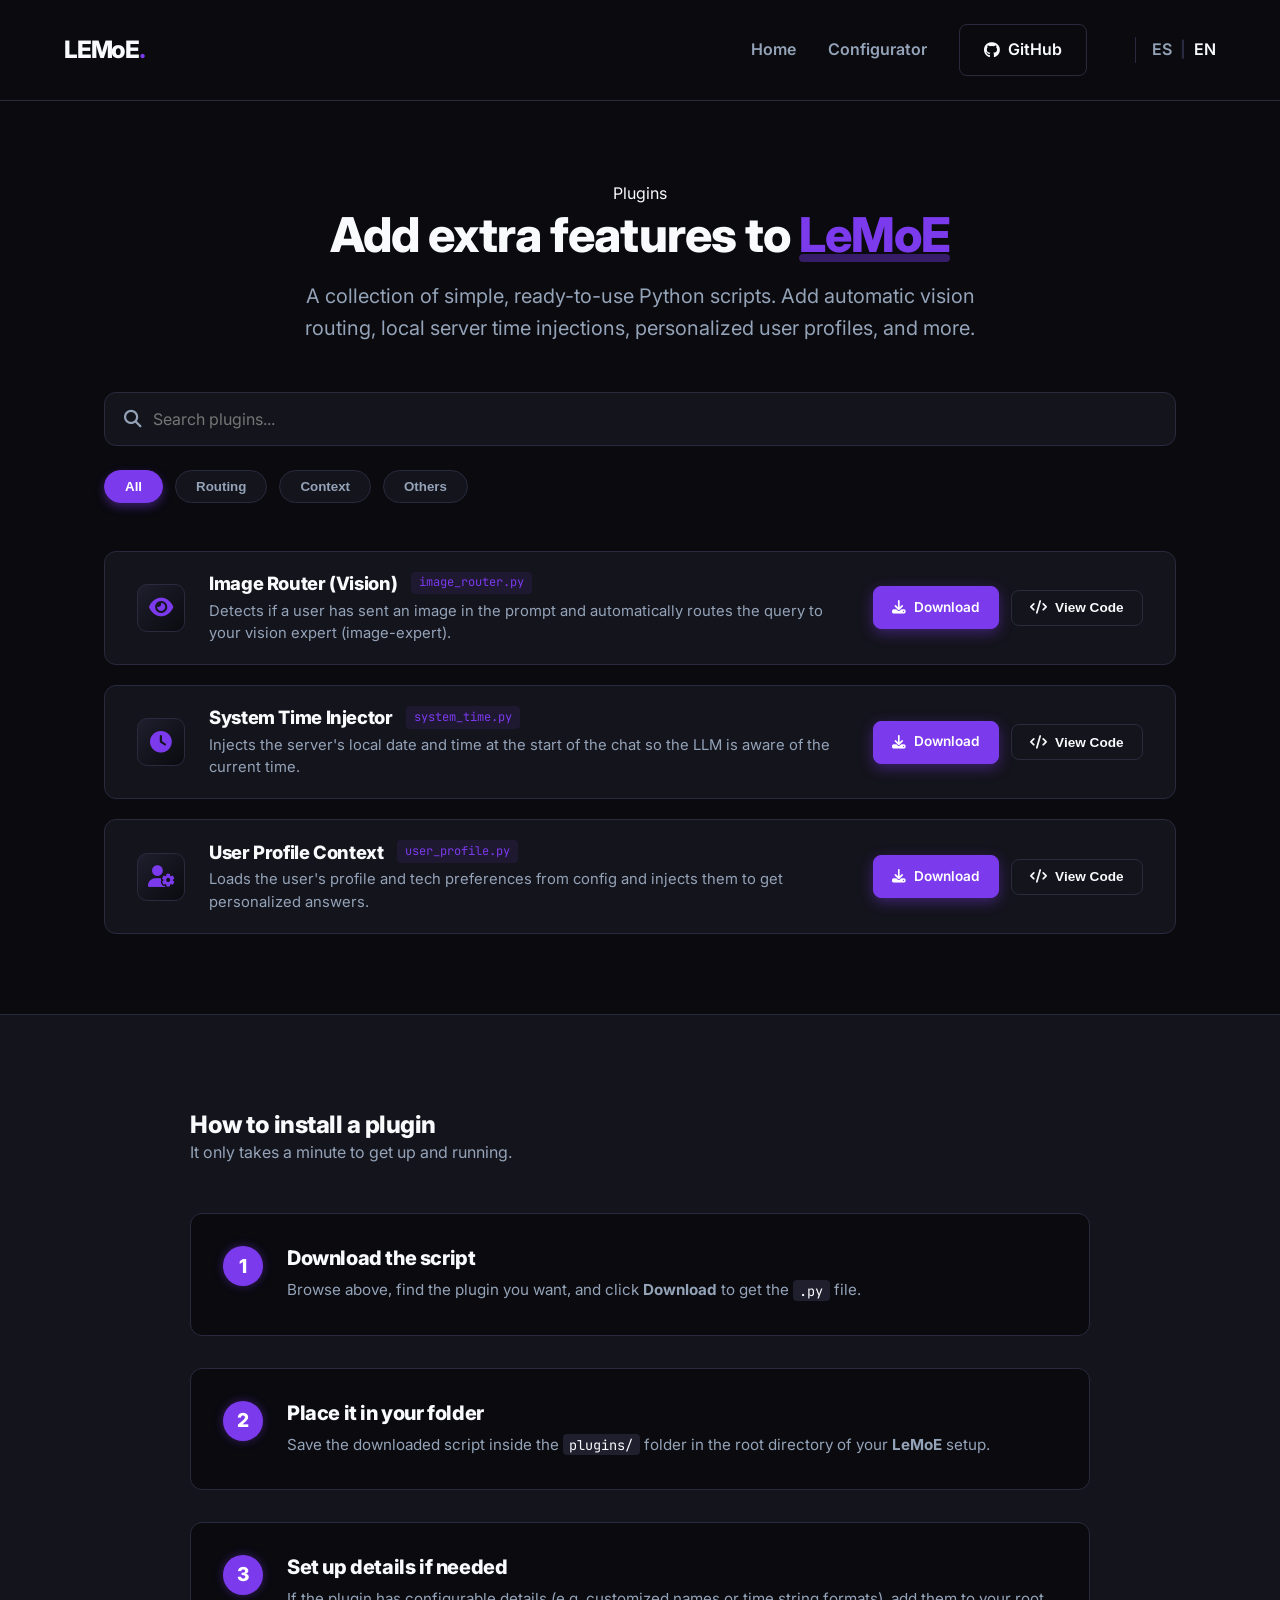
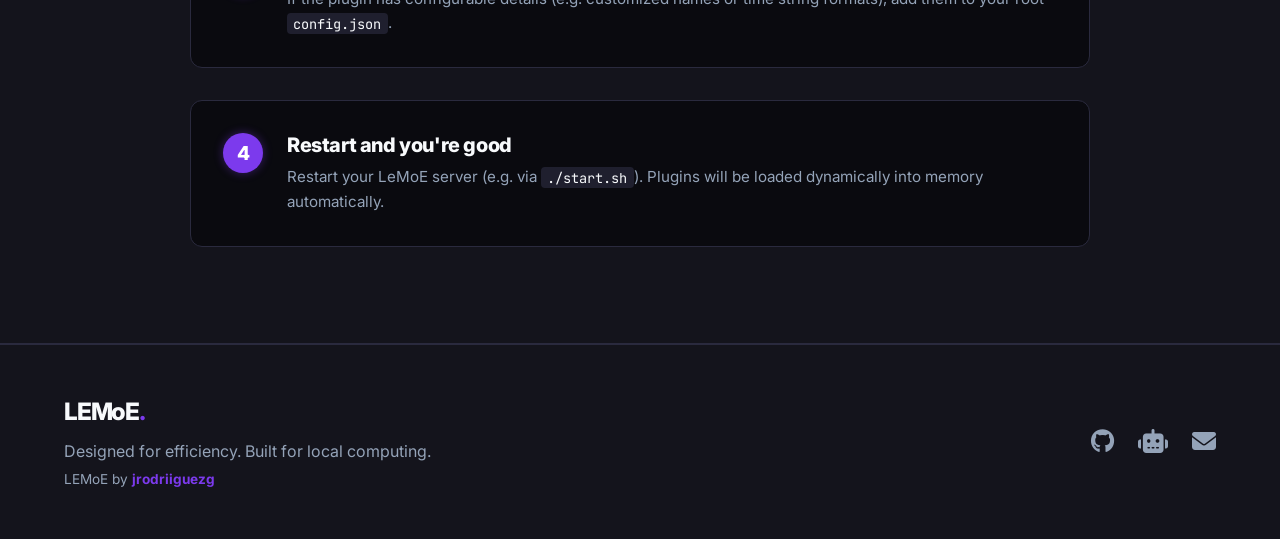
==== web/index_en.html @ c1f86378 "Add files via upload" ====
<!DOCTYPE html>
<html lang="en">
<head>
    <meta charset="utf-8"/>
    <meta content="width=device-width, initial-scale=1.0" name="viewport"/>
    <title>Plugins - LeMoE</title>
    <link href="data:image/svg+xml,&lt;svg xmlns=%27http://www.w3.org/2000/svg%27 viewBox=%270 0 100 100%27&gt;&lt;text y=%2780%27 x=%2715%27 font-size=%2780%27 font-family=%27sans-serif%27 font-weight=%27bold%27 fill=%27white%27&gt;L&lt;tspan fill=%27%238b5cf6%27&gt;.&lt;/tspan&gt;&lt;/text&gt;&lt;/svg&gt;" rel="icon"/>
    <link href="https://fonts.googleapis.com" rel="preconnect"/>
    <link crossorigin="" href="https://fonts.gstatic.com" rel="preconnect"/>
    <link href="https://fonts.googleapis.com/css2?family=Inter:wght@300;400;600;800&amp;family=JetBrains+Mono:wght@400;700&amp;display=swap" rel="stylesheet"/>
    <link href="styles.css?v=2" rel="stylesheet"/>
    <link rel="stylesheet" href="https://cdnjs.cloudflare.com/ajax/libs/font-awesome/6.4.0/css/all.min.css">
    <meta name="description" content="Add vision routing, time injections, and customization to LeMoE with ready-to-use Python scripts."/>
</head>
<body>
    <header class="navbar" id="plugins-navbar">
        <div class="logo">
            <a href="https://lemoe.link">LEMoE<span class="dot">.</span></a>
        </div>
        <nav class="nav-links" id="plugins-nav-menu">
            <a href="https://lemoe.link/index_en.html">Home</a>
            <a href="https://config.lemoe.link/index_en.html" target="_blank">Configurator</a>
            <a class="btn-secondary" href="https://github.com/lemoelink/plugins" target="_blank" id="btn-github-repo">
                <i class="fa-brands fa-github"></i> GitHub
            </a>
            <div style="margin-left: 1rem; border-left: 1px solid var(--border-color); padding-left: 1rem; display: flex; gap: 0.5rem; font-weight: bold;">
                <a href="index.html" style="color: var(--text-secondary); text-decoration: none;" id="lang-es-btn">ES</a>
                <span style="color: var(--border-color);">|</span>
                <a href="index_en.html" style="color: var(--text-primary); text-decoration: none;" id="lang-en-btn">EN</a>
            </div>
        </nav>
    </header>

    <main>
        <section class="features-hero" id="hero-section">
            <div class="badge">Plugins</div>
            <h1>Add extra features to <span class="highlight">LeMoE</span></h1>
            <p>A collection of simple, ready-to-use Python scripts. Add automatic vision routing, local server time injections, personalized user profiles, and more.</p>
        </section>

        <!-- Search and filters -->
        <section class="search-filter-section" id="search-section">
            <div class="search-box-container">
                <i class="fa-solid fa-magnifying-glass search-icon"></i>
                <input type="text" id="plugin-search-input" class="search-input" placeholder="Search plugins..."/>
            </div>
            <div class="category-filters" id="category-filters-container">
                <button class="filter-btn active" data-category="all" id="filter-all">All</button>
                <button class="filter-btn" data-category="routing" id="filter-routing">Routing</button>
                <button class="filter-btn" data-category="context" id="filter-context">Context</button>
                <button class="filter-btn" data-category="utils" id="filter-utils">Others</button>
            </div>
        </section>

        <!-- Dynamic Grid -->
        <section class="plugins-grid" id="plugins-container">
            <div class="loader-container" id="plugins-loader">
                <div class="spinner"></div>
                <p>Loading plugins from GitHub...</p>
            </div>
        </section>

        <!-- How to Install -->
        <section class="guide-section" id="installation-guide">
            <div class="guide-container">
                <div class="section-header">
                    <h2>How to install a plugin</h2>
                    <p>It only takes a minute to get up and running.</p>
                </div>
                <div class="guide-steps">
                    <div class="guide-step">
                        <div class="step-number">1</div>
                        <div class="step-content">
                            <h3>Download the script</h3>
                            <p>Browse above, find the plugin you want, and click <strong>Download</strong> to get the <code>.py</code> file.</p>
                        </div>
                    </div>
                    <div class="guide-step">
                        <div class="step-number">2</div>
                        <div class="step-content">
                            <h3>Place it in your folder</h3>
                            <p>Save the downloaded script inside the <code>plugins/</code> folder in the root directory of your <strong>LeMoE</strong> setup.</p>
                        </div>
                    </div>
                    <div class="guide-step">
                        <div class="step-number">3</div>
                        <div class="step-content">
                            <h3>Set up details if needed</h3>
                            <p>If the plugin has configurable details (e.g. customized names or time string formats), add them to your root <code>config.json</code>.</p>
                        </div>
                    </div>
                    <div class="guide-step">
                        <div class="step-number">4</div>
                        <div class="step-content">
                            <h3>Restart and you're good</h3>
                            <p>Restart your LeMoE server (e.g. via <code>./start.sh</code>). Plugins will be loaded dynamically into memory automatically.</p>
                        </div>
                    </div>
                </div>
            </div>
        </section>
    </main>

    <footer>
        <div class="footer-content" style="display: flex; justify-content: space-between; align-items: center; flex-wrap: wrap; gap: 2rem;">
            <div style="text-align: left;">
                <div class="logo">LEMoE<span class="dot">.</span></div>
                <p style="margin-top: 0.5rem;">Designed for efficiency. Built for local computing.</p>
                <p style="margin-top: 0.25rem; font-size: 0.85rem; color: var(--text-secondary);">LEMoE by <a href="https://jrodriiguezg.link" style="color: var(--accent-color); text-decoration: none; font-weight: bold;" target="_blank">jrodriiguezg</a></p>
            </div>
            <div class="social-links" style="display: flex; gap: 1.5rem; font-size: 1.5rem;">
                <a href="https://github.com/lemoelink/" title="GitHub" style="color: var(--text-secondary); transition: color 0.3s;" onmouseover="this.style.color='var(--accent-color)'" onmouseout="this.style.color='var(--text-secondary)'" target="_blank"><i class="fa-brands fa-github"></i></a>
                <a href="https://huggingface.co/jrodriiguezg" title="HuggingFace" style="color: var(--text-secondary); transition: color 0.3s;" onmouseover="this.style.color='var(--accent-color)'" onmouseout="this.style.color='var(--text-secondary)'" target="_blank"><i class="fa-solid fa-robot"></i></a>
                <a href="mailto:info@lemoe.link" title="Email" style="color: var(--text-secondary); transition: color 0.3s;" onmouseover="this.style.color='var(--accent-color)'" onmouseout="this.style.color='var(--text-secondary)'"><i class="fa-solid fa-envelope"></i></a>
            </div>
        </div>
    </footer>

    <script src="script.js?v=2"></script>
</body>
</html>
---- web/styles.css ----
:root {
    --bg-main: #0a0a0f;
    --bg-secondary: #14141c;
    --bg-tertiary: #1f1f2e;
    
    --text-primary: #f8fafc;
    --text-secondary: #94a3b8;
    
    --accent-color: #7c3aed;
    --accent-hover: #6d28d9;
    --accent-glow: rgba(124, 58, 237, 0.4);
    
    --border-color: #2a2a3e;
    
    --font-ui: 'Inter', system-ui, -apple-system, sans-serif;
    --font-mono: 'JetBrains Mono', monospace;
}

* {
    margin: 0;
    padding: 0;
    box-sizing: border-box;
}

html {
    scroll-behavior: smooth;
}

/* Premium Scrollbar */
::-webkit-scrollbar {
    width: 10px;
    height: 10px;
}
::-webkit-scrollbar-track {
    background: var(--bg-main);
    border-left: 1px solid var(--border-color);
}
::-webkit-scrollbar-thumb {
    background: var(--bg-tertiary);
    border-radius: 10px;
    border: 2px solid var(--bg-main);
}
::-webkit-scrollbar-thumb:hover {
    background: var(--accent-color);
}

body {
    background-color: var(--bg-main);
    color: var(--text-primary);
    font-family: var(--font-ui);
    line-height: 1.6;
    overflow-x: hidden;
}

/* Typography */
h1, h2, h3 {
    font-weight: 800;
    line-height: 1.2;
    letter-spacing: -0.02em;
}

p {
    color: var(--text-secondary);
}

.highlight {
    color: var(--accent-color);
    position: relative;
    display: inline-block;
}

.highlight::after {
    content: '';
    position: absolute;
    bottom: 2px;
    left: 0;
    width: 100%;
    height: 8px;
    background-color: var(--accent-glow);
    z-index: -1;
    border-radius: 4px;
}

/* Navbar */
.navbar {
    display: flex;
    justify-content: space-between;
    align-items: center;
    padding: 1.5rem 5%;
    background-color: var(--bg-main);
    border-bottom: 1px solid var(--border-color);
    position: sticky;
    top: 0;
    z-index: 100;
}

.logo {
    font-size: 1.5rem;
    font-weight: 800;
    letter-spacing: -0.05em;
}

.logo a {
    color: inherit;
    text-decoration: none;
}

.logo .dot {
    color: var(--accent-color);
}

.nav-links {
    display: flex;
    gap: 2rem;
    align-items: center;
}

.nav-links a {
    color: var(--text-secondary);
    text-decoration: none;
    font-weight: 600;
    transition: color 0.2s;
}

.nav-links a:hover {
    color: var(--text-primary);
}

/* Buttons */
.btn-primary {
    background-color: var(--accent-color);
    color: white !important;
    padding: 0.75rem 1.5rem;
    border-radius: 8px;
    text-decoration: none;
    font-weight: 600;
    transition: all 0.2s;
    border: 1px solid var(--accent-color);
    box-shadow: 0 4px 14px var(--accent-glow);
    cursor: pointer;
    display: inline-flex;
    align-items: center;
    gap: 0.5rem;
}

.btn-primary:hover {
    background-color: var(--accent-hover);
    transform: translateY(-2px);
    box-shadow: 0 6px 20px var(--accent-glow);
}

.btn-secondary {
    background-color: transparent;
    color: var(--text-primary) !important;
    padding: 0.75rem 1.5rem;
    border-radius: 8px;
    text-decoration: none;
    font-weight: 600;
    transition: all 0.2s;
    border: 1px solid var(--border-color);
    cursor: pointer;
    display: inline-flex;
    align-items: center;
    gap: 0.5rem;
}

.btn-secondary:hover {
    background-color: var(--bg-tertiary);
    border-color: var(--text-secondary);
}

/* Hero Section */
.features-hero {
    text-align: center;
    padding: 5rem 5% 3rem;
    max-width: 900px;
    margin: 0 auto;
}

.features-hero h1 {
    font-size: 3rem;
    margin-bottom: 1rem;
}

.features-hero p {
    font-size: 1.25rem;
    max-width: 700px;
    margin: 0 auto;
}

/* Search and Filters */
.search-filter-section {
    max-width: 1200px;
    margin: 0 auto 3rem;
    padding: 0 5%;
    display: flex;
    flex-direction: column;
    gap: 1.5rem;
}

.search-box-container {
    position: relative;
    width: 100%;
}

.search-icon {
    position: absolute;
    left: 1.25rem;
    top: 50%;
    transform: translateY(-50%);
    color: var(--text-secondary);
    font-size: 1.1rem;
}

.search-input {
    width: 100%;
    padding: 1rem 1.5rem 1rem 3rem;
    background-color: var(--bg-secondary);
    border: 1px solid var(--border-color);
    border-radius: 12px;
    color: var(--text-primary);
    font-family: var(--font-ui);
    font-size: 1rem;
    transition: all 0.3s;
}

.search-input:focus {
    outline: none;
    border-color: var(--accent-color);
    box-shadow: 0 0 15px var(--accent-glow);
}

.category-filters {
    display: flex;
    gap: 0.75rem;
    flex-wrap: wrap;
}

.filter-btn {
    padding: 0.5rem 1.25rem;
    border-radius: 30px;
    border: 1px solid var(--border-color);
    background-color: var(--bg-secondary);
    color: var(--text-secondary);
    font-weight: 600;
    cursor: pointer;
    transition: all 0.2s;
}

.filter-btn:hover {
    color: var(--text-primary);
    border-color: var(--text-secondary);
}

.filter-btn.active {
    background-color: var(--accent-color);
    color: white;
    border-color: var(--accent-color);
    box-shadow: 0 4px 10px var(--accent-glow);
}

/* List Container */
.plugins-grid {
    display: flex;
    flex-direction: column;
    gap: 1.25rem;
    max-width: 1200px;
    margin: 0 auto;
    padding: 0 5% 5rem;
}

/* Plugin Row */
.plugin-row {
    background-color: var(--bg-secondary);
    border: 1px solid var(--border-color);
    border-radius: 12px;
    padding: 1.25rem 2rem;
    display: flex;
    flex-wrap: wrap;
    align-items: center;
    justify-content: space-between;
    gap: 1.5rem;
    transition: transform 0.2s, border-color 0.2s, box-shadow 0.2s;
}

.plugin-row:hover {
    transform: translateY(-2px);
    box-shadow: 0 8px 25px rgba(0, 0, 0, 0.4);
    border-color: var(--accent-glow);
}

.plugin-row-main {
    display: flex;
    align-items: center;
    gap: 1.5rem;
    flex: 1;
    min-width: 300px;
}

.plugin-icon-box {
    width: 48px;
    height: 48px;
    border-radius: 10px;
    background: linear-gradient(135deg, var(--bg-tertiary), var(--bg-main));
    border: 1px solid var(--border-color);
    display: flex;
    justify-content: center;
    align-items: center;
    font-size: 1.35rem;
    color: var(--accent-color);
    flex-shrink: 0;
    transition: all 0.3s;
}

.plugin-row:hover .plugin-icon-box {
    color: white;
    background: var(--accent-color);
    border-color: var(--accent-color);
    box-shadow: 0 0 12px var(--accent-glow);
}

.plugin-details {
    display: flex;
    flex-direction: column;
    gap: 0.35rem;
}

.plugin-meta {
    display: flex;
    align-items: center;
    gap: 0.85rem;
    flex-wrap: wrap;
}

.plugin-title {
    font-size: 1.15rem;
    font-weight: 800;
    color: var(--text-primary);
}

.plugin-filename {
    font-family: var(--font-mono);
    font-size: 0.75rem;
    color: var(--accent-color);
    background: rgba(124, 58, 237, 0.1);
    padding: 0.1rem 0.5rem;
    border-radius: 4px;
}

.plugin-description {
    font-size: 0.925rem;
    line-height: 1.5;
    color: var(--text-secondary);
}

.plugin-row-actions {
    display: flex;
    gap: 0.75rem;
    align-items: center;
}

.plugin-row-actions .btn-primary,
.plugin-row-actions .btn-secondary {
    padding: 0.6rem 1.15rem;
    font-size: 0.85rem;
    border-radius: 8px;
}

/* Code Inspector Panel */
.code-inspector-panel {
    grid-column: 1 / -1;
    background-color: #050508;
    border: 1px solid var(--border-color);
    border-radius: 12px;
    margin-top: 1.5rem;
    overflow: hidden;
    display: none;
    animation: slideDown 0.3s forwards ease-out;
}

.code-inspector-header {
    background-color: var(--bg-secondary);
    padding: 0.75rem 1.25rem;
    border-bottom: 1px solid var(--border-color);
    display: flex;
    justify-content: space-between;
    align-items: center;
}

.code-title {
    font-family: var(--font-mono);
    font-size: 0.85rem;
    color: var(--text-primary);
    display: flex;
    align-items: center;
    gap: 0.5rem;
}

.code-copy-btn {
    background: transparent;
    border: 1px solid var(--border-color);
    color: var(--text-secondary);
    padding: 0.25rem 0.75rem;
    font-size: 0.75rem;
    border-radius: 6px;
    cursor: pointer;
    font-family: var(--font-ui);
    font-weight: 600;
    transition: all 0.2s;
    display: inline-flex;
    align-items: center;
    gap: 0.3rem;
}

.code-copy-btn:hover {
    color: var(--text-primary);
    background-color: var(--bg-tertiary);
    border-color: var(--text-secondary);
}

.code-pre-container {
    padding: 1.25rem;
    margin: 0;
    overflow-x: auto;
    max-height: 400px;
}

.code-pre-container pre {
    margin: 0;
}

.code-pre-container code {
    font-family: var(--font-mono);
    font-size: 0.85rem;
    color: #38bdf8; /* Soft blue for python-like highlighting */
    line-height: 1.5;
    white-space: pre;
}

/* Guide Section */
.guide-section {
    background-color: var(--bg-secondary);
    border-top: 1px solid var(--border-color);
    border-bottom: 1px solid var(--border-color);
    padding: 6rem 5%;
}

.guide-container {
    max-width: 900px;
    margin: 0 auto;
}

.guide-steps {
    display: flex;
    flex-direction: column;
    gap: 2rem;
    margin-top: 3rem;
}

.guide-step {
    display: flex;
    gap: 1.5rem;
    background-color: var(--bg-main);
    border: 1px solid var(--border-color);
    padding: 2rem;
    border-radius: 12px;
    align-items: flex-start;
}

.step-number {
    width: 40px;
    height: 40px;
    border-radius: 50%;
    background-color: var(--accent-color);
    color: white;
    font-weight: 800;
    font-size: 1.2rem;
    display: flex;
    justify-content: center;
    align-items: center;
    flex-shrink: 0;
    box-shadow: 0 0 10px var(--accent-glow);
}

.step-content h3 {
    font-size: 1.25rem;
    margin-bottom: 0.5rem;
    color: var(--text-primary);
}

.step-content p {
    font-size: 0.95rem;
    color: var(--text-secondary);
}

.step-content code {
    font-family: var(--font-mono);
    background-color: var(--bg-tertiary);
    color: var(--text-primary);
    padding: 0.1rem 0.4rem;
    border-radius: 4px;
    font-size: 0.85rem;
}

/* Empty State */
.empty-state {
    grid-column: 1 / -1;
    text-align: center;
    padding: 4rem 2rem;
    background-color: var(--bg-secondary);
    border: 1px dashed var(--border-color);
    border-radius: 16px;
    display: flex;
    flex-direction: column;
    align-items: center;
    gap: 1rem;
}

.empty-state i {
    font-size: 3rem;
    color: var(--text-secondary);
}

.empty-state h3 {
    font-size: 1.5rem;
    color: var(--text-primary);
}

/* Footer */
footer {
    padding: 3rem 5%;
    text-align: center;
    border-top: 1px solid var(--border-color);
    background-color: var(--bg-secondary);
}

/* Loading Spinner */
.loader-container {
    grid-column: 1 / -1;
    display: flex;
    flex-direction: column;
    align-items: center;
    gap: 1rem;
    padding: 4rem 2rem;
}

.spinner {
    width: 50px;
    height: 50px;
    border: 3px solid var(--border-color);
    border-top-color: var(--accent-color);
    border-radius: 50%;
    animation: spin 1s infinite linear;
}

@keyframes spin {
    0% { transform: rotate(0deg); }
    100% { transform: rotate(360deg); }
}

@keyframes slideDown {
    from { opacity: 0; transform: translateY(-10px); }
    to { opacity: 1; transform: translateY(0); }
}

/* Responsive adjustments */
@media (max-width: 768px) {
    .navbar {
        flex-direction: column;
        gap: 1rem;
        padding: 1.5rem 2rem;
    }
    
    .nav-links {
        width: 100%;
        justify-content: center;
        flex-wrap: wrap;
        gap: 1rem;
    }

    .features-hero h1 {
        font-size: 2.25rem;
    }

    .plugin-row {
        flex-direction: column;
        align-items: flex-start;
        gap: 1.25rem;
        padding: 1.5rem;
    }

    .plugin-row-main {
        width: 100%;
        min-width: unset;
    }

    .plugin-row-actions {
        width: 100%;
        justify-content: flex-end;
    }

    .guide-step {
        flex-direction: column;
        align-items: flex-start;
        gap: 1rem;
    }
}
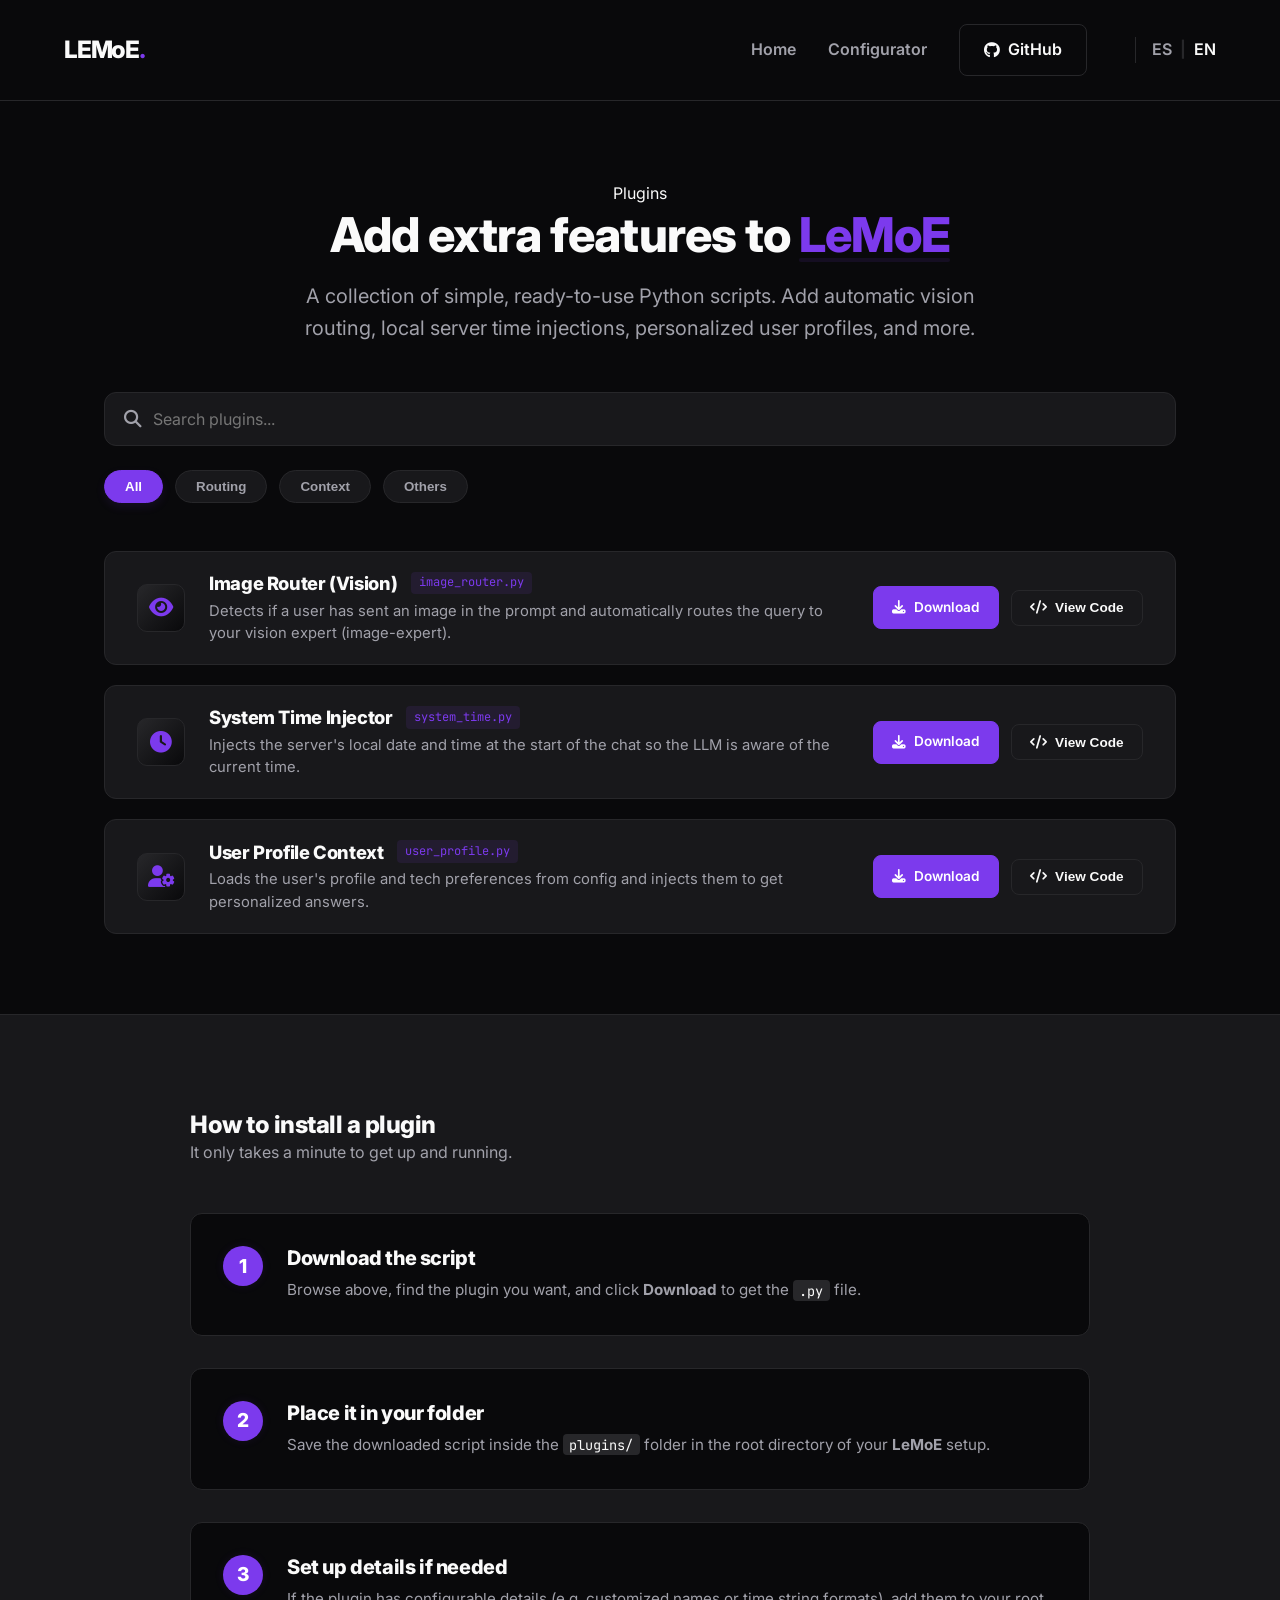
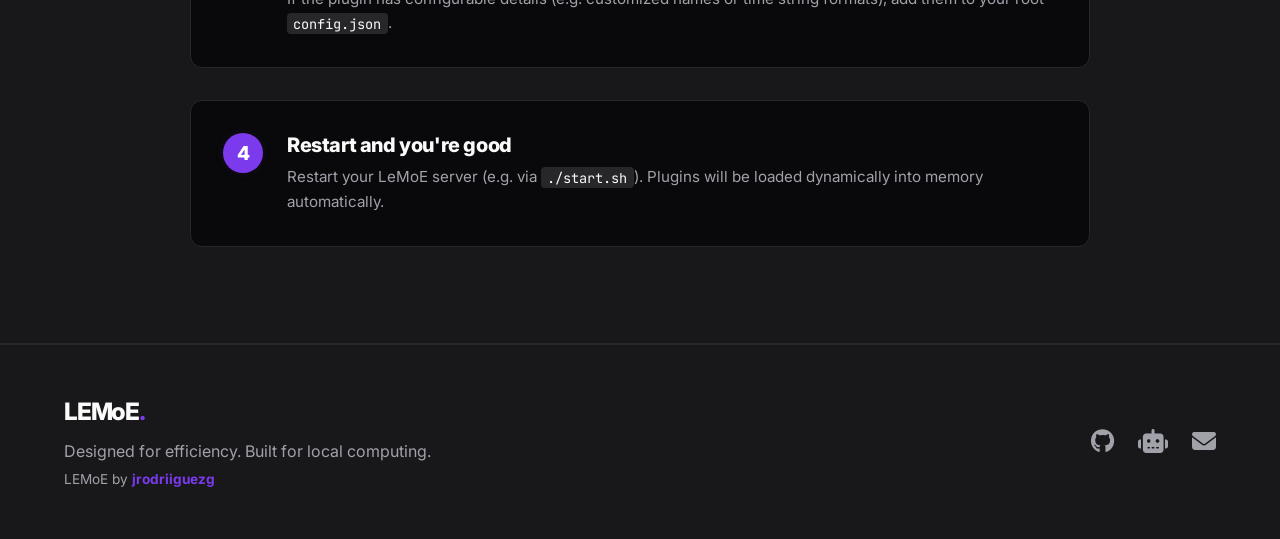
==== commit 7a42779f: "Add files via upload" ====
--- a/web/index_en.html
+++ b/web/index_en.html
@@ -20,7 +20,7 @@
         <nav class="nav-links" id="plugins-nav-menu">
             <a href="https://lemoe.link/index_en.html">Home</a>
             <a href="https://config.lemoe.link/index_en.html" target="_blank">Configurator</a>
-            <a class="btn-secondary" href="https://github.com/lemoelink/plugins" target="_blank" id="btn-github-repo">
+            <a class="btn-secondary" href="https://github.com/lemoelink" target="_blank" id="btn-github-repo">
                 <i class="fa-brands fa-github"></i> GitHub
             </a>
             <div style="margin-left: 1rem; border-left: 1px solid var(--border-color); padding-left: 1rem; display: flex; gap: 0.5rem; font-weight: bold;">
--- a/web/styles.css
+++ b/web/styles.css
@@ -1,16 +1,16 @@
 :root {
-    --bg-main: #0a0a0f;
-    --bg-secondary: #14141c;
-    --bg-tertiary: #1f1f2e;
+    --bg-main: #09090b;       /* Zinc 950 */
+    --bg-secondary: #18181b;  /* Zinc 900 */
+    --bg-tertiary: #27272a;   /* Zinc 800 */
     
-    --text-primary: #f8fafc;
-    --text-secondary: #94a3b8;
+    --text-primary: #fafafa;   /* Zinc 50 */
+    --text-secondary: #a1a1aa; /* Zinc 400 */
     
-    --accent-color: #7c3aed;
+    --accent-color: #7c3aed;   /* LeMoE Purple */
     --accent-hover: #6d28d9;
-    --accent-glow: rgba(124, 58, 237, 0.4);
+    --accent-glow: rgba(124, 58, 237, 0.1);
     
-    --border-color: #2a2a3e;
+    --border-color: #27272a;   /* Zinc 800 */
     
     --font-ui: 'Inter', system-ui, -apple-system, sans-serif;
     --font-mono: 'JetBrains Mono', monospace;
@@ -75,10 +75,10 @@
     bottom: 2px;
     left: 0;
     width: 100%;
-    height: 8px;
+    height: 4px;
     background-color: var(--accent-glow);
     z-index: -1;
-    border-radius: 4px;
+    border-radius: 2px;
 }
 
 /* Navbar */
@@ -134,9 +134,8 @@
     border-radius: 8px;
     text-decoration: none;
     font-weight: 600;
-    transition: all 0.2s;
+    transition: background-color 0.15s ease, transform 0.15s ease;
     border: 1px solid var(--accent-color);
-    box-shadow: 0 4px 14px var(--accent-glow);
     cursor: pointer;
     display: inline-flex;
     align-items: center;
@@ -145,8 +144,8 @@
 
 .btn-primary:hover {
     background-color: var(--accent-hover);
-    transform: translateY(-2px);
-    box-shadow: 0 6px 20px var(--accent-glow);
+    border-color: var(--accent-hover);
+    transform: translateY(-1px);
 }
 
 .btn-secondary {
@@ -156,7 +155,7 @@
     border-radius: 8px;
     text-decoration: none;
     font-weight: 600;
-    transition: all 0.2s;
+    transition: all 0.15s ease;
     border: 1px solid var(--border-color);
     cursor: pointer;
     display: inline-flex;
@@ -166,7 +165,7 @@
 
 .btn-secondary:hover {
     background-color: var(--bg-tertiary);
-    border-color: var(--text-secondary);
+    border-color: #3f3f46;
 }
 
 /* Hero Section */
@@ -284,9 +283,9 @@
 }
 
 .plugin-row:hover {
-    transform: translateY(-2px);
-    box-shadow: 0 8px 25px rgba(0, 0, 0, 0.4);
-    border-color: var(--accent-glow);
+    transform: translateY(-1px);
+    box-shadow: 0 4px 15px rgba(0, 0, 0, 0.25);
+    border-color: var(--accent-color);
 }
 
 .plugin-row-main {
@@ -309,14 +308,13 @@
     font-size: 1.35rem;
     color: var(--accent-color);
     flex-shrink: 0;
-    transition: all 0.3s;
+    transition: all 0.25s ease;
 }
 
 .plugin-row:hover .plugin-icon-box {
     color: white;
     background: var(--accent-color);
     border-color: var(--accent-color);
-    box-shadow: 0 0 12px var(--accent-glow);
 }
 
 .plugin-details {
@@ -432,9 +430,24 @@
 .code-pre-container code {
     font-family: var(--font-mono);
     font-size: 0.85rem;
-    color: #38bdf8; /* Soft blue for python-like highlighting */
+    color: #e1e4e8; /* Soft developer white */
     line-height: 1.5;
     white-space: pre;
+}
+
+/* Python Syntax Highlighting Classes */
+.code-keyword {
+    color: #ff7b72; /* Muted coral red for def, import, return */
+    font-weight: 600;
+}
+
+.code-comment {
+    color: #8b949e; /* Muted gray for comments */
+    font-style: italic;
+}
+
+.code-string {
+    color: #a5d6ff; /* Soft sky blue for strings */
 }
 
 /* Guide Section */
